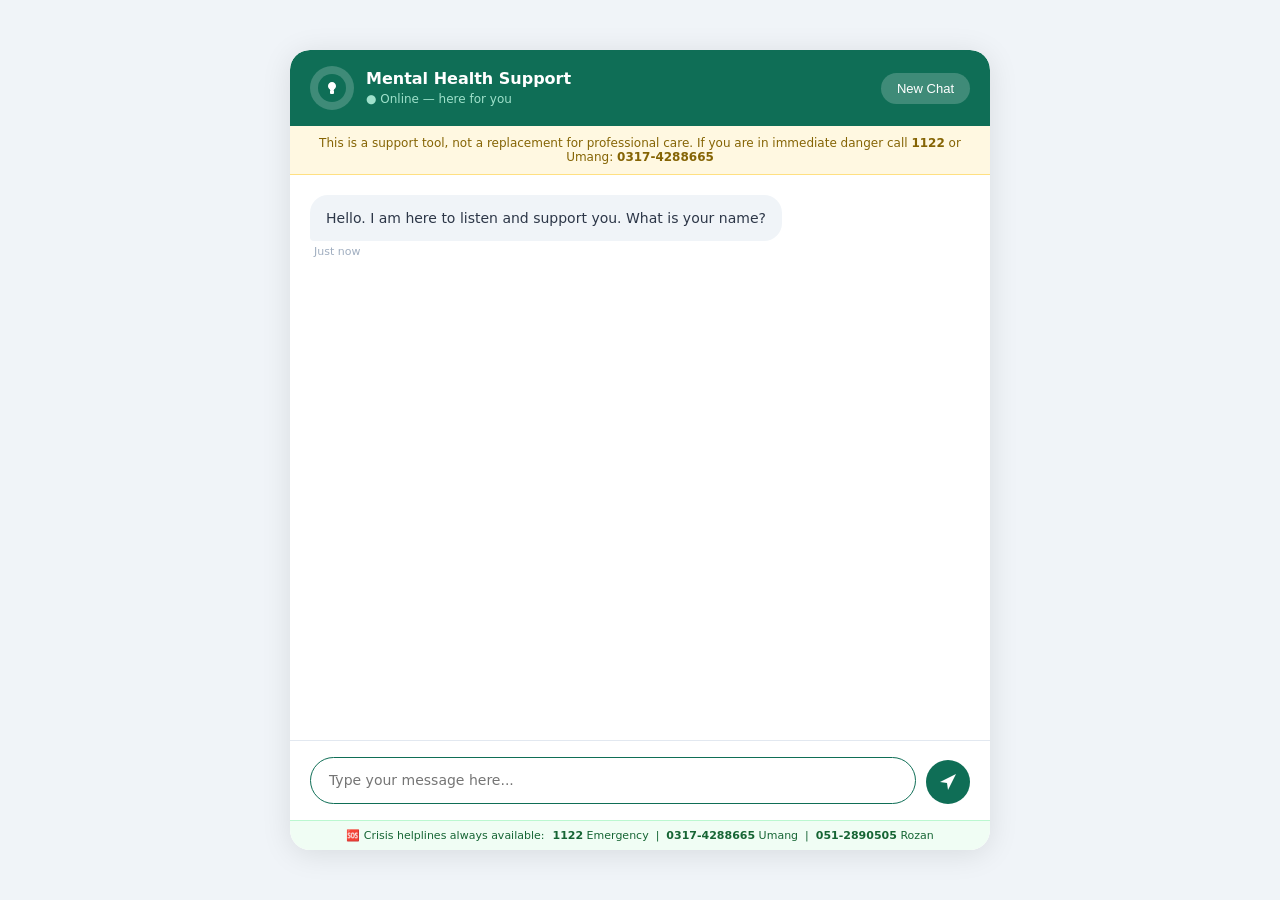
==== templates/index.html @ 637bb0a5 "." ====
<!DOCTYPE html>
<html lang="en">
<head>
    <meta charset="UTF-8">
    <meta name="viewport" content="width=device-width, initial-scale=1.0">
    <title>Mental Health Support — IDP Chatbot</title>
    <link rel="stylesheet" href="/static/style.css">
</head>
<body>

    <div class="container">

        <!-- HEADER -->
        <div class="header">
            <div class="header-left">
                <div class="avatar">
                    <svg width="28" height="28" viewBox="0 0 28 28" fill="none">
                        <circle cx="14" cy="14" r="14" fill="#0F6E56"/>
                        <path d="M14 8C11.8 8 10 9.8 10 12C10 13.5 10.8 14.8 12 15.5V16H16V15.5C17.2 14.8 18 13.5 18 12C18 9.8 16.2 8 14 8Z" fill="white"/>
                        <rect x="12" y="16" width="4" height="4" rx="1" fill="white"/>
                    </svg>
                </div>
                <div class="header-text">
                    <h1>Mental Health Support</h1>
                    <span class="status">● Online — here for you</span>
                </div>
            </div>
            <button class="reset-btn" onclick="resetChat()">New Chat</button>
        </div>

        <!-- DISCLAIMER -->
        <div class="disclaimer">
            This is a support tool, not a replacement for professional care.
            If you are in immediate danger call <strong>1122</strong> or Umang: <strong>0317-4288665</strong>
        </div>

        <!-- CHAT MESSAGES -->
        <div class="chat-box" id="chatBox">
            <div class="message bot-message">
                <div class="message-content">
                    Hello. I am here to listen and support you. What is your name?
                </div>
                <div class="message-time">Just now</div>
            </div>
        </div>

        <!-- TYPING INDICATOR -->
        <div class="typing-indicator" id="typingIndicator">
            <span></span><span></span><span></span>
        </div>

        <!-- INPUT -->
        <div class="input-area">
            <textarea
                id="userInput"
                placeholder="Type your message here..."
                rows="1"
                onkeydown="handleKey(event)"
                oninput="autoResize(this)"
            ></textarea>
            <button class="send-btn" onclick="sendMessage()" id="sendBtn">
                <svg width="20" height="20" viewBox="0 0 20 20" fill="none">
                    <path d="M2 10L18 2L10 18L9 11L2 10Z" fill="white"/>
                </svg>
            </button>
        </div>

        <!-- HELPLINE FOOTER -->
        <div class="helpline-footer">
            <span>🆘 Crisis helplines always available:</span>
            <span><strong>1122</strong> Emergency &nbsp;|&nbsp; <strong>0317-4288665</strong> Umang &nbsp;|&nbsp; <strong>051-2890505</strong> Rozan</span>
        </div>

    </div>

    <script src="/static/script.js"></script>

</body>
</html>
---- static/style.css ----
* {
    margin: 0;
    padding: 0;
    box-sizing: border-box;
}

body {
    font-family: 'Segoe UI', system-ui, sans-serif;
    background: #f0f4f8;
    display: flex;
    justify-content: center;
    align-items: center;
    min-height: 100vh;
    padding: 20px;
}

.container {
    width: 100%;
    max-width: 700px;
    background: white;
    border-radius: 20px;
    box-shadow: 0 4px 30px rgba(0,0,0,0.1);
    display: flex;
    flex-direction: column;
    height: 90vh;
    max-height: 800px;
    overflow: hidden;
}

/* HEADER */
.header {
    background: #0F6E56;
    padding: 16px 20px;
    display: flex;
    align-items: center;
    justify-content: space-between;
    border-radius: 20px 20px 0 0;
}

.header-left {
    display: flex;
    align-items: center;
    gap: 12px;
}

.avatar {
    width: 44px;
    height: 44px;
    background: rgba(255,255,255,0.2);
    border-radius: 50%;
    display: flex;
    align-items: center;
    justify-content: center;
}

.header-text h1 {
    color: white;
    font-size: 16px;
    font-weight: 600;
}

.status {
    color: #9FE1CB;
    font-size: 12px;
}

.reset-btn {
    background: rgba(255,255,255,0.2);
    color: white;
    border: none;
    padding: 8px 16px;
    border-radius: 20px;
    cursor: pointer;
    font-size: 13px;
    transition: background 0.2s;
}

.reset-btn:hover {
    background: rgba(255,255,255,0.3);
}

/* DISCLAIMER */
.disclaimer {
    background: #FFF8E1;
    padding: 10px 20px;
    font-size: 12px;
    color: #856404;
    text-align: center;
    border-bottom: 1px solid #FFE082;
}

/* CHAT BOX */
.chat-box {
    flex: 1;
    overflow-y: auto;
    padding: 20px;
    display: flex;
    flex-direction: column;
    gap: 16px;
    scroll-behavior: smooth;
}

.chat-box::-webkit-scrollbar {
    width: 4px;
}

.chat-box::-webkit-scrollbar-track {
    background: #f1f1f1;
}

.chat-box::-webkit-scrollbar-thumb {
    background: #c1c1c1;
    border-radius: 2px;
}

/* MESSAGES */
.message {
    display: flex;
    flex-direction: column;
    max-width: 80%;
    animation: fadeIn 0.3s ease;
}

@keyframes fadeIn {
    from { opacity: 0; transform: translateY(8px); }
    to   { opacity: 1; transform: translateY(0); }
}

.bot-message {
    align-self: flex-start;
}

.user-message {
    align-self: flex-end;
}

.message-content {
    padding: 12px 16px;
    border-radius: 18px;
    font-size: 14px;
    line-height: 1.6;
}

.bot-message .message-content {
    background: #f0f4f8;
    color: #2d3748;
    border-bottom-left-radius: 4px;
}

.user-message .message-content {
    background: #0F6E56;
    color: white;
    border-bottom-right-radius: 4px;
}

.message-time {
    font-size: 11px;
    color: #a0aec0;
    margin-top: 4px;
    padding: 0 4px;
}

.user-message .message-time {
    text-align: right;
}

/* EMERGENCY MESSAGE */
.emergency-message .message-content {
    background: #FEF2F2;
    border: 1px solid #FECACA;
    color: #991B1B;
}

/* CRISIS MESSAGE */
.crisis-message .message-content {
    background: #FFFBEB;
    border: 1px solid #FDE68A;
    color: #92400E;
}

/* TYPING INDICATOR */
.typing-indicator {
    display: none;
    padding: 0 20px 10px;
    gap: 4px;
    align-items: center;
}

.typing-indicator span {
    width: 8px;
    height: 8px;
    background: #0F6E56;
    border-radius: 50%;
    display: inline-block;
    animation: bounce 1.2s infinite;
}

.typing-indicator span:nth-child(2) { animation-delay: 0.2s; }
.typing-indicator span:nth-child(3) { animation-delay: 0.4s; }

@keyframes bounce {
    0%, 60%, 100% { transform: translateY(0); }
    30%           { transform: translateY(-6px); }
}

/* INPUT AREA */
.input-area {
    padding: 16px 20px;
    display: flex;
    gap: 10px;
    align-items: flex-end;
    border-top: 1px solid #e2e8f0;
    background: white;
}

textarea {
    flex: 1;
    border: 1.5px solid #e2e8f0;
    border-radius: 24px;
    padding: 12px 18px;
    font-size: 14px;
    font-family: inherit;
    resize: none;
    outline: none;
    max-height: 120px;
    transition: border-color 0.2s;
    line-height: 1.5;
}

textarea:focus {
    border-color: #0F6E56;
}

.send-btn {
    width: 44px;
    height: 44px;
    background: #0F6E56;
    border: none;
    border-radius: 50%;
    cursor: pointer;
    display: flex;
    align-items: center;
    justify-content: center;
    transition: background 0.2s, transform 0.1s;
    flex-shrink: 0;
}

.send-btn:hover {
    background: #085041;
}

.send-btn:active {
    transform: scale(0.95);
}

.send-btn:disabled {
    background: #a0aec0;
    cursor: not-allowed;
}

/* HELPLINE FOOTER */
.helpline-footer {
    background: #F0FDF4;
    padding: 8px 20px;
    font-size: 11px;
    color: #166534;
    text-align: center;
    border-top: 1px solid #BBF7D0;
    display: flex;
    gap: 8px;
    justify-content: center;
    flex-wrap: wrap;
    border-radius: 0 0 20px 20px;
}

/* RESPONSIVE */
@media (max-width: 500px) {
    body { padding: 0; }
    .container {
        border-radius: 0;
        height: 100vh;
        max-height: 100vh;
    }
    .header { border-radius: 0; }
    .helpline-footer { border-radius: 0; }
}
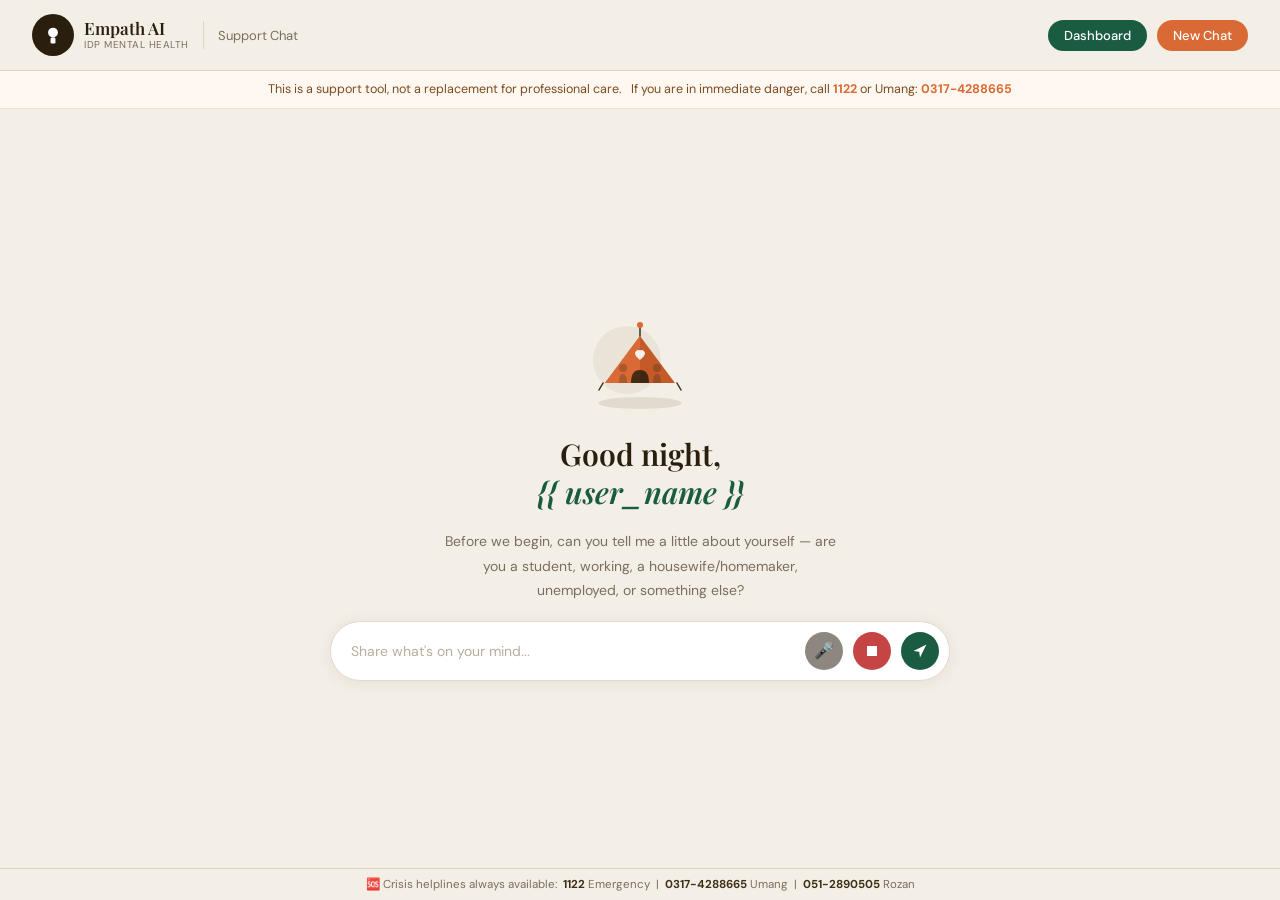
==== commit b094fc76: "Initial clean project" ====
--- a/templates/index.html
+++ b/templates/index.html
@@ -3,77 +3,956 @@
 <head>
     <meta charset="UTF-8">
     <meta name="viewport" content="width=device-width, initial-scale=1.0">
-    <title>Mental Health Support — IDP Chatbot</title>
-    <link rel="stylesheet" href="/static/style.css">
+    <title>Mental Health Support — Empath AI</title>
+    <link href="https://fonts.googleapis.com/css2?family=Playfair+Display:ital,wght@0,400;0,600;1,400&family=DM+Sans:wght@300;400;500&display=swap" rel="stylesheet">
+    <style>
+        *, *::before, *::after { box-sizing: border-box; margin: 0; padding: 0; }
+
+        :root {
+            --cream:       #f4efe6;
+            --cream-2:     #ece6d9;
+            --cream-3:     #e2dace;
+            --dark:        #2a1f0e;
+            --dark-2:      #3e2f18;
+            --green:       #1a5c42;
+            --green-2:     #0f4430;
+            --green-light: #e4efe9;
+            --orange:      #d96a35;
+            --orange-2:    #c45a28;
+            --muted:       #7a6e5f;
+            --border:      rgba(42,31,14,0.12);
+            --red:         #c54545;
+            --gray-btn:    #8d877f;
+            --gray-btn-2:  #6f6961;
+        }
+
+        html, body {
+            height: 100%;
+            background: var(--cream);
+            font-family: 'DM Sans', sans-serif;
+            color: var(--dark);
+        }
+
+        .page {
+            display: flex;
+            flex-direction: column;
+            height: 100vh;
+        }
+
+        nav {
+            display: flex;
+            align-items: center;
+            justify-content: space-between;
+            padding: 14px 32px;
+            background: var(--cream);
+            border-bottom: 1px solid var(--border);
+            flex-shrink: 0;
+            z-index: 10;
+            width: 100%;
+        }
+
+        .nav-left { display: flex; align-items: center; gap: 14px; }
+
+        .back-btn {
+            display: flex; align-items: center; gap: 7px;
+            background: var(--green);
+            border: none;
+            border-radius: 20px;
+            padding: 7px 16px;
+            font-size: 13px; color: white;
+            font-family: 'DM Sans', sans-serif;
+            font-weight: 500;
+            cursor: pointer; text-decoration: none;
+            transition: background 0.2s, transform 0.15s;
+        }
+        .back-btn:hover { background: var(--green-2); transform: translateY(-1px); }
+
+        .idp-badge {
+            display: flex; align-items: center; gap: 10px;
+            text-decoration: none;
+        }
+        .idp-icon {
+            width: 42px; height: 42px; border-radius: 50%;
+            background: var(--dark);
+            display: flex; align-items: center; justify-content: center;
+            flex-shrink: 0;
+        }
+        .idp-icon svg { width: 22px; height: 22px; }
+
+        .brand-text { display: flex; flex-direction: column; }
+        .brand-name {
+            font-family: 'Playfair Display', serif;
+            font-size: 17px; font-weight: 600;
+            color: var(--dark); line-height: 1.1;
+        }
+        .brand-sub {
+            font-size: 10px; color: var(--muted);
+            letter-spacing: 0.5px; text-transform: uppercase;
+        }
+
+        .nav-divider {
+            width: 1px; height: 28px;
+            background: var(--border);
+        }
+
+        .nav-page-label {
+            font-size: 13px; color: var(--muted);
+            font-weight: 400;
+        }
+
+        .nav-right { display: flex; align-items: center; gap: 10px; }
+
+        .status-pill {
+            display: none; align-items: center; gap: 6px;
+            background: var(--green-light);
+            border: 1px solid rgba(26,92,66,0.15);
+            border-radius: 20px; padding: 5px 12px;
+        }
+        .status-pill.visible { display: flex; }
+        .status-dot {
+            width: 7px; height: 7px; border-radius: 50%;
+            background: #27ae60;
+            animation: pulse 2s infinite;
+        }
+        @keyframes pulse {
+            0%,100% { box-shadow: 0 0 0 2px rgba(39,174,96,0.2); }
+            50%      { box-shadow: 0 0 0 5px rgba(39,174,96,0.07); }
+        }
+        .status-text { font-size: 12px; color: var(--green); font-weight: 500; }
+
+        .nav-btn {
+            background: var(--orange); color: white;
+            border: none; border-radius: 20px;
+            padding: 7px 16px; font-size: 13px;
+            font-family: 'DM Sans', sans-serif;
+            cursor: pointer; font-weight: 500;
+            transition: background 0.2s;
+        }
+        .nav-btn:hover { background: var(--orange-2); }
+
+        .disclaimer {
+            background: #fff8f0;
+            border-bottom: 1px solid rgba(217,106,53,0.18);
+            padding: 9px 32px;
+            font-size: 12.5px; color: #7a4a20;
+            text-align: center; flex-shrink: 0;
+            line-height: 1.5;
+        }
+        .disclaimer strong { color: var(--orange); }
+
+        .content-area {
+            flex: 1;
+            display: flex;
+            flex-direction: column;
+            overflow: hidden;
+            max-width: 860px;
+            width: 100%;
+            margin: 0 auto;
+            align-self: stretch;
+        }
+
+        #welcome-state {
+            flex: 1;
+            display: flex; flex-direction: column;
+            align-items: center; justify-content: center;
+            padding: 32px 28px 20px;
+            gap: 18px;
+            transition: opacity 0.4s ease;
+        }
+
+        .idp-illustration {
+            width: 110px; height: 110px;
+            position: relative; flex-shrink: 0;
+        }
+        .idp-illustration svg { width: 100%; height: 100%; }
+
+        .greeting {
+            font-family: 'Playfair Display', serif;
+            font-size: 30px; font-weight: 600;
+            color: var(--dark); text-align: center;
+            line-height: 1.25;
+        }
+        .greeting em { font-style: italic; color: var(--green); }
+
+        .greeting-sub {
+            font-size: 14px; color: var(--muted);
+            text-align: center; max-width: 400px;
+            line-height: 1.75;
+        }
+
+        .chips {
+            display: flex; flex-wrap: wrap;
+            gap: 8px; justify-content: center;
+            max-width: 520px;
+        }
+        .chip {
+            background: white;
+            border: 1px solid var(--border);
+            border-radius: 22px;
+            padding: 8px 16px;
+            font-size: 13px; color: var(--dark-2);
+            cursor: pointer; font-family: 'DM Sans', sans-serif;
+            transition: background 0.2s, border-color 0.2s, transform 0.15s;
+        }
+        .chip:hover {
+            background: var(--green-light);
+            border-color: rgba(26,92,66,0.3);
+            transform: translateY(-1px);
+        }
+
+        .center-input-wrap {
+            display: flex; align-items: center; gap: 10px;
+            background: white;
+            border: 1px solid var(--cream-3);
+            border-radius: 30px;
+            padding: 10px 10px 10px 20px;
+            width: 100%; max-width: 620px;
+            box-shadow: 0 2px 16px rgba(42,31,14,0.07);
+            transition: border-color 0.2s, box-shadow 0.2s;
+        }
+        .center-input-wrap:focus-within {
+            border-color: rgba(26,92,66,0.4);
+            box-shadow: 0 2px 20px rgba(26,92,66,0.1);
+        }
+        #center-input {
+            flex: 1; border: none; outline: none;
+            background: transparent;
+            font-size: 14px; color: var(--dark);
+            font-family: 'DM Sans', sans-serif;
+        }
+        #center-input::placeholder { color: #b8ae9e; }
+
+        .center-send {
+            width: 38px; height: 38px; border-radius: 50%;
+            background: var(--green); border: none;
+            cursor: pointer; display: flex; align-items: center;
+            justify-content: center; flex-shrink: 0;
+            transition: background 0.2s, transform 0.15s;
+        }
+        .center-send:hover { background: var(--green-2); transform: scale(1.05); }
+        .center-send svg { width: 16px; height: 16px; fill: white; }
+
+        .voice-btn {
+            width: 38px; height: 38px;
+            border-radius: 50%;
+            border: none;
+            display: flex;
+            align-items: center;
+            justify-content: center;
+            cursor: pointer;
+            flex-shrink: 0;
+            transition: background 0.2s, transform 0.15s;
+            font-size: 16px;
+            color: white;
+        }
+        .voice-btn:hover {
+            transform: scale(1.05);
+        }
+        .voice-start {
+            background: var(--gray-btn);
+        }
+        .voice-start:hover {
+            background: var(--gray-btn-2);
+        }
+        .voice-stop {
+            background: var(--red);
+        }
+        .voice-stop:hover {
+            background: #a73737;
+        }
+        .voice-listening {
+            background: var(--red) !important;
+            animation: pulseRecord 1.2s infinite;
+        }
+        @keyframes pulseRecord {
+            0%   { box-shadow: 0 0 0 0 rgba(197,69,69,0.40); }
+            70%  { box-shadow: 0 0 0 10px rgba(197,69,69,0); }
+            100% { box-shadow: 0 0 0 0 rgba(197,69,69,0); }
+        }
+
+        #chat-state {
+            display: none; flex: 1;
+            flex-direction: column; overflow: hidden;
+        }
+
+        #messages {
+            flex: 1; overflow-y: auto;
+            padding: 22px 28px;
+            display: flex; flex-direction: column;
+            gap: 14px; scroll-behavior: smooth;
+            background: var(--cream);
+        }
+        #messages::-webkit-scrollbar { width: 4px; }
+        #messages::-webkit-scrollbar-thumb { background: var(--cream-3); border-radius: 4px; }
+
+        .message {
+            display: flex; gap: 10px;
+            align-items: flex-end;
+            max-width: 76%;
+            animation: msgIn 0.25s ease;
+        }
+        @keyframes msgIn {
+            from { opacity: 0; transform: translateY(8px); }
+            to   { opacity: 1; transform: translateY(0); }
+        }
+        .message.user { align-self: flex-end; flex-direction: row-reverse; }
+        .message.bot  { align-self: flex-start; }
+
+        .msg-avatar {
+            width: 30px; height: 30px; border-radius: 50%;
+            display: flex; align-items: center; justify-content: center;
+            font-size: 11px; font-weight: 600; flex-shrink: 0;
+        }
+        .message.bot  .msg-avatar { background: var(--green); color: white; }
+        .message.user .msg-avatar { background: var(--orange); color: white; }
+
+        .msg-body { display: flex; flex-direction: column; gap: 4px; }
+        .message.user .msg-body { align-items: flex-end; }
+
+        .msg-bubble {
+            padding: 11px 16px;
+            font-size: 14px; line-height: 1.65;
+            border-radius: 18px;
+            white-space: pre-wrap;
+            word-break: break-word;
+            position: relative;
+        }
+        .message.bot .msg-bubble {
+            background: white; border: 1px solid var(--border);
+            border-bottom-left-radius: 4px; color: var(--dark);
+        }
+        .message.user .msg-bubble {
+            background: var(--green); color: white;
+            border-bottom-right-radius: 4px;
+        }
+        .msg-time { font-size: 11px; color: var(--muted); padding: 0 4px; }
+        .message.user .msg-time { text-align: right; }
+
+        .bubble-controls {
+            display: flex;
+            gap: 8px;
+            margin-top: 10px;
+        }
+
+        .bubble-voice-btn {
+            border: none;
+            border-radius: 16px;
+            padding: 6px 10px;
+            font-size: 12px;
+            cursor: pointer;
+            display: inline-flex;
+            align-items: center;
+            gap: 5px;
+            font-family: 'DM Sans', sans-serif;
+            transition: 0.2s ease;
+        }
+
+        .bubble-speak {
+            background: var(--green-light);
+            color: var(--green);
+            border: 1px solid rgba(26,92,66,0.18);
+        }
+        .bubble-speak:hover {
+            background: #d6e8df;
+        }
+
+        .bubble-stop {
+            background: #fdeaea;
+            color: var(--red);
+            border: 1px solid rgba(197,69,69,0.18);
+        }
+        .bubble-stop:hover {
+            background: #f9d7d7;
+        }
+
+        .typing-bubble {
+            background: white; border: 1px solid var(--border);
+            border-radius: 18px; border-bottom-left-radius: 4px;
+            padding: 12px 18px;
+            display: flex; gap: 5px; align-items: center;
+        }
+        .typing-bubble span {
+            width: 7px; height: 7px; border-radius: 50%;
+            background: var(--muted);
+            animation: typingBlink 1.3s infinite;
+        }
+        .typing-bubble span:nth-child(2) { animation-delay: 0.2s; }
+        .typing-bubble span:nth-child(3) { animation-delay: 0.4s; }
+        @keyframes typingBlink {
+            0%,80%,100% { opacity: 0.25; transform: scale(0.85); }
+            40% { opacity: 1; transform: scale(1); }
+        }
+
+        #bottom-input {
+            display: none;
+            padding: 12px 20px;
+            background: var(--cream);
+            border-top: 1px solid var(--border);
+            flex-shrink: 0;
+        }
+        .bottom-input-wrap {
+            display: flex; align-items: flex-end; gap: 10px;
+            background: white;
+            border: 1px solid var(--cream-3);
+            border-radius: 26px;
+            padding: 10px 10px 10px 18px;
+            box-shadow: 0 2px 12px rgba(42,31,14,0.06);
+            transition: border-color 0.2s, box-shadow 0.2s;
+        }
+        .bottom-input-wrap:focus-within {
+            border-color: rgba(26,92,66,0.4);
+            box-shadow: 0 2px 18px rgba(26,92,66,0.1);
+        }
+        #userInput {
+            flex: 1; border: none; outline: none;
+            background: transparent;
+            font-size: 14px; color: var(--dark);
+            font-family: 'DM Sans', sans-serif;
+            resize: none; line-height: 1.5;
+            max-height: 120px; overflow-y: auto;
+        }
+        #userInput::placeholder { color: #b8ae9e; }
+        .send-btn {
+            width: 38px; height: 38px; border-radius: 50%;
+            background: var(--green); border: none;
+            cursor: pointer; display: flex; align-items: center;
+            justify-content: center; flex-shrink: 0;
+            transition: background 0.2s, transform 0.15s;
+        }
+        .send-btn:hover { background: var(--green-2); transform: scale(1.05); }
+        .send-btn svg { width: 16px; height: 16px; fill: white; }
+
+        .helpline-footer {
+            text-align: center;
+            font-size: 11.5px; color: var(--muted);
+            padding: 8px 20px;
+            background: var(--cream);
+            border-top: 1px solid var(--border);
+            flex-shrink: 0;
+            display: flex; flex-wrap: wrap;
+            gap: 6px; justify-content: center; align-items: center;
+        }
+        .helpline-footer strong { color: var(--dark-2); }
+
+        #error-toast {
+            display: none;
+            position: fixed; bottom: 80px; left: 50%; transform: translateX(-50%);
+            background: #c0392b; color: white;
+            padding: 10px 20px; border-radius: 20px;
+            font-size: 13px; z-index: 999;
+            box-shadow: 0 4px 12px rgba(0,0,0,0.2);
+        }
+    </style>
 </head>
 <body>
 
-    <div class="container">
-
-        <!-- HEADER -->
-        <div class="header">
-            <div class="header-left">
-                <div class="avatar">
-                    <svg width="28" height="28" viewBox="0 0 28 28" fill="none">
-                        <circle cx="14" cy="14" r="14" fill="#0F6E56"/>
-                        <path d="M14 8C11.8 8 10 9.8 10 12C10 13.5 10.8 14.8 12 15.5V16H16V15.5C17.2 14.8 18 13.5 18 12C18 9.8 16.2 8 14 8Z" fill="white"/>
-                        <rect x="12" y="16" width="4" height="4" rx="1" fill="white"/>
+<div class="page">
+
+    <nav>
+        <div class="nav-left">
+            <div class="idp-badge">
+                <div class="idp-icon">
+                    <svg viewBox="0 0 18 18" fill="none" width="20" height="20" xmlns="http://www.w3.org/2000/svg">
+                        <circle cx="9" cy="7" r="4" fill="white"/>
+                        <rect x="7" y="11" width="4" height="5" rx="1" fill="white"/>
                     </svg>
                 </div>
-                <div class="header-text">
-                    <h1>Mental Health Support</h1>
-                    <span class="status">● Online — here for you</span>
+                <div class="brand-text">
+                    <span class="brand-name">Empath AI</span>
+                    <span class="brand-sub">IDP Mental Health</span>
                 </div>
             </div>
-            <button class="reset-btn" onclick="resetChat()">New Chat</button>
+            <div class="nav-divider"></div>
+            <span class="nav-page-label">Support Chat</span>
         </div>
 
-        <!-- DISCLAIMER -->
-        <div class="disclaimer">
-            This is a support tool, not a replacement for professional care.
-            If you are in immediate danger call <strong>1122</strong> or Umang: <strong>0317-4288665</strong>
+        <div class="nav-right">
+            <div class="status-pill">
+                <div class="status-dot"></div>
+                <span class="status-text">Online</span>
+            </div>
+            <a href="/dashboard" class="back-btn">Dashboard</a>
+            <button class="nav-btn" onclick="resetChat()">New Chat</button>
         </div>
-
-        <!-- CHAT MESSAGES -->
-        <div class="chat-box" id="chatBox">
-            <div class="message bot-message">
-                <div class="message-content">
-                    Hello. I am here to listen and support you. What is your name?
-                </div>
-                <div class="message-time">Just now</div>
+    </nav>
+
+    <div class="disclaimer">
+        This is a support tool, not a replacement for professional care. &nbsp;
+        If you are in immediate danger, call <strong>1122</strong> or Umang: <strong>0317-4288665</strong>
+    </div>
+
+    <div class="content-area">
+
+        <div id="welcome-state">
+            <div class="idp-illustration">
+                <svg viewBox="0 0 110 110" fill="none" xmlns="http://www.w3.org/2000/svg">
+                    <ellipse cx="55" cy="95" rx="42" ry="6" fill="#e2dace"/>
+                    <circle cx="42" cy="52" r="34" fill="#dfd8cc" opacity="0.5"/>
+                    <path d="M20 75 L55 28 L90 75 Z" fill="#c45a28"/>
+                    <path d="M20 75 L55 28 L55 75 Z" fill="#d96a35"/>
+                    <path d="M46 75 Q46 62 55 62 Q64 62 64 75 Z" fill="#2a1f0e" opacity="0.85"/>
+                    <line x1="55" y1="28" x2="55" y2="18" stroke="#3e2f18" stroke-width="1.5" stroke-linecap="round"/>
+                    <circle cx="55" cy="17" r="3" fill="#d96a35"/>
+                    <line x1="18" y1="75" x2="14" y2="82" stroke="#3e2f18" stroke-width="1.5" stroke-linecap="round"/>
+                    <line x1="92" y1="75" x2="96" y2="82" stroke="#3e2f18" stroke-width="1.5" stroke-linecap="round"/>
+                    <path d="M55 52C55 52 50 48 50 45.5C50 43.5 51.8 42 53.5 42C54.2 42 55 42.7 55 42.7C55 42.7 55.8 42 56.5 42C58.2 42 60 43.5 60 45.5C60 48 55 52 55 52Z" fill="white" opacity="0.9"/>
+                    <circle cx="38" cy="60" r="4" fill="#3e2f18" opacity="0.3"/>
+                    <path d="M34 75 Q34 66 38 66 Q42 66 42 75" fill="#3e2f18" opacity="0.3"/>
+                    <circle cx="72" cy="60" r="4" fill="#3e2f18" opacity="0.3"/>
+                    <path d="M68 75 Q68 66 72 66 Q76 66 76 75" fill="#3e2f18" opacity="0.3"/>
+                </svg>
+            </div>
+
+            <div class="greeting">
+                <span id="greeting-line">Good morning,</span><br>
+                <em id="greeting-name">{{ user_name }}</em>
+            </div>
+            <div class="greeting-sub" id="greeting-sub">
+                Before we begin, can you tell me a little about yourself — are you a student, working, a housewife/homemaker, unemployed, or something else?
+            </div>
+
+            <div class="chips" id="role-chips" style="display: none;">
+                <div class="chip" onclick="sendChip(this)">Student</div>
+                <div class="chip" onclick="sendChip(this)">Working</div>
+                <div class="chip" onclick="sendChip(this)">Housewife</div>
+                <div class="chip" onclick="sendChip(this)">Unemployed</div>
+                <div class="chip" onclick="sendChip(this)">Parent</div>
+                <div class="chip" onclick="sendChip(this)">Something else</div>
+            </div>
+
+            <div class="center-input-wrap">
+                <input id="center-input" type="text"
+                    placeholder="Share what's on your mind..."
+                    onkeydown="if(event.key==='Enter') sendFromCenter()" />
+
+                <button id="centerMicBtn" class="voice-btn voice-start" type="button" title="Start voice input">🎤</button>
+                <button id="centerMicStopBtn" class="voice-btn voice-stop" type="button" title="Stop voice input">⏹</button>
+
+                <button class="center-send" onclick="sendFromCenter()">
+                    <svg viewBox="0 0 20 20"><path d="M2 10L18 2L10 18L9 11L2 10Z"/></svg>
+                </button>
             </div>
         </div>
 
-        <!-- TYPING INDICATOR -->
-        <div class="typing-indicator" id="typingIndicator">
-            <span></span><span></span><span></span>
+        <div id="chat-state">
+            <div id="messages"></div>
         </div>
 
-        <!-- INPUT -->
-        <div class="input-area">
-            <textarea
-                id="userInput"
-                placeholder="Type your message here..."
-                rows="1"
-                onkeydown="handleKey(event)"
-                oninput="autoResize(this)"
-            ></textarea>
-            <button class="send-btn" onclick="sendMessage()" id="sendBtn">
-                <svg width="20" height="20" viewBox="0 0 20 20" fill="none">
-                    <path d="M2 10L18 2L10 18L9 11L2 10Z" fill="white"/>
-                </svg>
-            </button>
+        <div id="bottom-input">
+            <div class="bottom-input-wrap">
+                <textarea id="userInput" rows="1"
+                    placeholder="Type your message..."
+                    onkeydown="handleKey(event)"
+                    oninput="autoResize(this)"></textarea>
+
+                <button id="micBtn" class="voice-btn voice-start" type="button" title="Start voice input">🎤</button>
+                <button id="micStopBtn" class="voice-btn voice-stop" type="button" title="Stop voice input">⏹</button>
+
+                <button class="send-btn" onclick="sendMessage()">
+                    <svg viewBox="0 0 20 20"><path d="M2 10L18 2L10 18L9 11L2 10Z"/></svg>
+                </button>
+            </div>
         </div>
 
-        <!-- HELPLINE FOOTER -->
-        <div class="helpline-footer">
-            <span>🆘 Crisis helplines always available:</span>
-            <span><strong>1122</strong> Emergency &nbsp;|&nbsp; <strong>0317-4288665</strong> Umang &nbsp;|&nbsp; <strong>051-2890505</strong> Rozan</span>
-        </div>
-
     </div>
 
-    <script src="/static/script.js"></script>
-
+    <div class="helpline-footer">
+        <span>🆘 Crisis helplines always available:</span>
+        <span><strong>1122</strong> Emergency &nbsp;|&nbsp; <strong>0317-4288665</strong> Umang &nbsp;|&nbsp; <strong>051-2890505</strong> Rozan</span>
+    </div>
+
+</div>
+
+<div id="error-toast"></div>
+
+<script>
+    (function setGreeting() {
+        const h = new Date().getHours();
+        let line;
+        if (h >= 5 && h < 12) line = "Good morning,";
+        else if (h >= 12 && h < 17) line = "Good afternoon,";
+        else if (h >= 17 && h < 21) line = "Good evening,";
+        else line = "Good night,";
+        document.getElementById("greeting-line").textContent = line;
+    })();
+
+    function updateRoleChips(stage) {
+        const chips = document.getElementById('role-chips');
+        if (!chips) return;
+        if (stage === "role") {
+            chips.style.display = "flex";
+        } else {
+            chips.style.display = "none";
+        }
+    }
+
+    window.addEventListener('DOMContentLoaded', function() {
+        fetch('/init', { method: 'GET', credentials: 'same-origin' })
+            .then(r => r.json())
+            .then(data => {
+                if (data && data.name) {
+                    document.getElementById('greeting-name').textContent = data.name;
+                }
+                if (data && data.response) {
+                    document.getElementById('greeting-sub').textContent = data.response;
+                }
+                updateRoleChips(data && data.stage ? data.stage : "");
+            })
+            .catch(err => console.log('Init fetch error (non-critical):', err));
+    });
+
+    function sendToBackend(text, callback) {
+        fetch('/chat', {
+            method: 'POST',
+            credentials: 'same-origin',
+            headers: { 'Content-Type': 'application/json' },
+            body: JSON.stringify({ message: text })
+        })
+        .then(function(res) {
+            if (!res.ok) throw new Error('Server error: ' + res.status);
+            return res.json();
+        })
+        .then(function(data) {
+            var response = (data && data.response) ? data.response : "I'm here with you.";
+            updateRoleChips(data && data.stage ? data.stage : "");
+            callback(response);
+        })
+        .catch(function(err) {
+            console.error('Chat error:', err);
+            showErrorToast('Connection error. Please check your server is running.');
+            callback("I'm having trouble connecting right now. Please try again in a moment.");
+        });
+    }
+
+    function showErrorToast(msg) {
+        var toast = document.getElementById('error-toast');
+        toast.textContent = msg;
+        toast.style.display = 'block';
+        setTimeout(function() { toast.style.display = 'none'; }, 4000);
+    }
+
+    let chatStarted = false;
+
+    function startChat() {
+        if (chatStarted) return;
+        chatStarted = true;
+        document.querySelector('.status-pill').classList.add('visible');
+        const ws = document.getElementById('welcome-state');
+        ws.style.opacity = '0';
+        setTimeout(() => {
+            ws.style.display = 'none';
+            const cs = document.getElementById('chat-state');
+            cs.style.display = 'flex';
+            cs.style.flexDirection = 'column';
+            document.getElementById('bottom-input').style.display = 'block';
+        }, 350);
+    }
+
+    function now() {
+        return new Date().toLocaleTimeString('en-PK', { hour: '2-digit', minute: '2-digit' });
+    }
+
+    function stopSpeaking() {
+        if ('speechSynthesis' in window) {
+            window.speechSynthesis.cancel();
+        }
+    }
+
+    function speakText(text) {
+        if (!('speechSynthesis' in window)) {
+            showErrorToast('Text-to-speech is not supported in this browser.');
+            return;
+        }
+
+        stopSpeaking();
+
+        const utterance = new SpeechSynthesisUtterance(text);
+        utterance.lang = 'en-US';
+        utterance.rate = 0.92;
+        utterance.pitch = 1.0;
+        utterance.volume = 1;
+
+        const voices = window.speechSynthesis.getVoices();
+        const preferredVoice =
+            voices.find(v => v.lang && v.lang.toLowerCase().startsWith('en-pk')) ||
+            voices.find(v => v.lang && v.lang.toLowerCase().startsWith('en-gb')) ||
+            voices.find(v => v.lang && v.lang.toLowerCase().startsWith('en-us')) ||
+            voices.find(v => v.lang && v.lang.toLowerCase().startsWith('en'));
+
+        if (preferredVoice) {
+            utterance.voice = preferredVoice;
+        }
+
+        window.speechSynthesis.speak(utterance);
+    }
+
+    function addMessage(text, role) {
+        const msgs = document.getElementById('messages');
+        const div  = document.createElement('div');
+        div.className = 'message ' + role;
+
+        const initials = role === 'bot' ? 'EA' : 'U';
+
+        const avatar = document.createElement('div');
+        avatar.className = 'msg-avatar';
+        avatar.textContent = initials;
+
+        const body = document.createElement('div');
+        body.className = 'msg-body';
+
+        const bubble = document.createElement('div');
+        bubble.className = 'msg-bubble';
+
+        const textSpan = document.createElement('div');
+        textSpan.textContent = text;
+        bubble.appendChild(textSpan);
+
+        if (role === 'bot') {
+            const controls = document.createElement('div');
+            controls.className = 'bubble-controls';
+
+            const speakBtn = document.createElement('button');
+            speakBtn.className = 'bubble-voice-btn bubble-speak';
+            speakBtn.type = 'button';
+            speakBtn.innerHTML = '🔊 Speak';
+            speakBtn.onclick = function() {
+                speakText(text);
+            };
+
+            const stopBtn = document.createElement('button');
+            stopBtn.className = 'bubble-voice-btn bubble-stop';
+            stopBtn.type = 'button';
+            stopBtn.innerHTML = '⏹ Stop';
+            stopBtn.onclick = function() {
+                stopSpeaking();
+            };
+
+            controls.appendChild(speakBtn);
+            controls.appendChild(stopBtn);
+            bubble.appendChild(controls);
+        }
+
+        const time = document.createElement('div');
+        time.className = 'msg-time';
+        time.textContent = now();
+
+        body.appendChild(bubble);
+        body.appendChild(time);
+
+        div.appendChild(avatar);
+        div.appendChild(body);
+
+        msgs.appendChild(div);
+        msgs.scrollTop = msgs.scrollHeight;
+    }
+
+    function addTyping() {
+        const msgs = document.getElementById('messages');
+        const div  = document.createElement('div');
+        div.className = 'message bot';
+        div.id = 'typing-msg';
+        div.innerHTML = `
+            <div class="msg-avatar">EA</div>
+            <div class="msg-body">
+                <div class="typing-bubble"><span></span><span></span><span></span></div>
+            </div>`;
+        msgs.appendChild(div);
+        msgs.scrollTop = msgs.scrollHeight;
+    }
+
+    function removeTyping() {
+        const el = document.getElementById('typing-msg');
+        if (el) el.remove();
+    }
+
+    function sendChip(el) {
+        dispatchMessage(el.textContent.trim());
+    }
+
+    function sendFromCenter() {
+        const inp = document.getElementById('center-input');
+        const txt = inp.value.trim();
+        if (!txt) return;
+        inp.value = '';
+        dispatchMessage(txt);
+    }
+
+    function sendMessage() {
+        const inp = document.getElementById('userInput');
+        const txt = inp.value.trim();
+        if (!txt) return;
+        inp.value = '';
+        inp.style.height = 'auto';
+        dispatchMessage(txt);
+    }
+
+    function dispatchMessage(text) {
+        startChat();
+        setTimeout(() => {
+            addMessage(text, 'user');
+            addTyping();
+            sendToBackend(text, function(response) {
+                removeTyping();
+                addMessage(response, 'bot');
+            });
+        }, 400);
+    }
+
+    function handleKey(e) {
+        if (e.key === 'Enter' && !e.shiftKey) {
+            e.preventDefault();
+            sendMessage();
+        }
+    }
+
+    function autoResize(el) {
+        el.style.height = 'auto';
+        el.style.height = Math.min(el.scrollHeight, 120) + 'px';
+    }
+
+    function resetChat() {
+        stopSpeaking();
+        stopListening();
+
+        fetch('/reset', { method: 'POST', credentials: 'same-origin' })
+            .then(() => fetch('/init', { method: 'GET', credentials: 'same-origin' }))
+            .then(r => r.json())
+            .then(data => {
+                chatStarted = false;
+                document.querySelector('.status-pill').classList.remove('visible');
+                document.getElementById('messages').innerHTML = '';
+                document.getElementById('chat-state').style.display = 'none';
+                document.getElementById('bottom-input').style.display = 'none';
+
+                const ws = document.getElementById('welcome-state');
+                ws.style.display = 'flex';
+                ws.style.opacity = '1';
+
+                if (data && data.name) {
+                    document.getElementById('greeting-name').textContent = data.name;
+                }
+                if (data && data.response) {
+                    document.getElementById('greeting-sub').textContent = data.response;
+                }
+                updateRoleChips(data && data.stage ? data.stage : "");
+            })
+            .catch(() => {
+                chatStarted = false;
+                document.querySelector('.status-pill').classList.remove('visible');
+                document.getElementById('messages').innerHTML = '';
+                document.getElementById('chat-state').style.display = 'none';
+                document.getElementById('bottom-input').style.display = 'none';
+                const ws = document.getElementById('welcome-state');
+                ws.style.display = 'flex';
+                ws.style.opacity = '1';
+                updateRoleChips("");
+            });
+    }
+
+    // ===== Voice Input / Speech Recognition =====
+    let recognition = null;
+    let isListening = false;
+    let activeInputId = null;
+    let activeStartBtn = null;
+
+    const SpeechRecognition = window.SpeechRecognition || window.webkitSpeechRecognition;
+
+    function setListeningUI(btn, listening) {
+        if (!btn) return;
+        if (listening) {
+            btn.classList.add('voice-listening');
+        } else {
+            btn.classList.remove('voice-listening');
+        }
+    }
+
+    function startListening(inputId, startBtnId) {
+        if (!SpeechRecognition) {
+            showErrorToast('Voice input is not supported in this browser. Please use Chrome or Edge.');
+            return;
+        }
+
+        stopListening();
+
+        activeInputId = inputId;
+        activeStartBtn = document.getElementById(startBtnId);
+
+        recognition = new SpeechRecognition();
+        recognition.lang = 'en-US';
+        recognition.interimResults = true;
+        recognition.continuous = true;
+        recognition.maxAlternatives = 1;
+
+        recognition.onstart = function() {
+            isListening = true;
+            setListeningUI(activeStartBtn, true);
+        };
+
+        recognition.onresult = function(event) {
+            let transcript = '';
+            for (let i = event.resultIndex; i < event.results.length; i++) {
+                transcript += event.results[i][0].transcript;
+            }
+
+            const targetInput = document.getElementById(activeInputId);
+            if (targetInput) {
+                targetInput.value = transcript.trim();
+                if (targetInput.tagName.toLowerCase() === 'textarea') {
+                    autoResize(targetInput);
+                }
+            }
+        };
+
+        recognition.onerror = function(event) {
+            console.log('Speech recognition error:', event.error);
+            if (event.error !== 'aborted') {
+                showErrorToast('Voice input stopped. Please try again.');
+            }
+            stopListening();
+        };
+
+        recognition.onend = function() {
+            isListening = false;
+            setListeningUI(activeStartBtn, false);
+        };
+
+        recognition.start();
+    }
+
+    function stopListening() {
+        if (recognition) {
+            try {
+                recognition.onend = null;
+                recognition.stop();
+            } catch (e) {}
+            recognition = null;
+        }
+        isListening = false;
+        setListeningUI(document.getElementById('centerMicBtn'), false);
+        setListeningUI(document.getElementById('micBtn'), false);
+    }
+
+    document.getElementById('centerMicBtn').addEventListener('click', function() {
+        startListening('center-input', 'centerMicBtn');
+    });
+
+    document.getElementById('centerMicStopBtn').addEventListener('click', function() {
+        stopListening();
+    });
+
+    document.getElementById('micBtn').addEventListener('click', function() {
+        startListening('userInput', 'micBtn');
+    });
+
+    document.getElementById('micStopBtn').addEventListener('click', function() {
+        stopListening();
+    });
+
+    if ('speechSynthesis' in window) {
+        window.speechSynthesis.onvoiceschanged = function() {
+            window.speechSynthesis.getVoices();
+        };
+    }
+</script>
 </body>
 </html>
